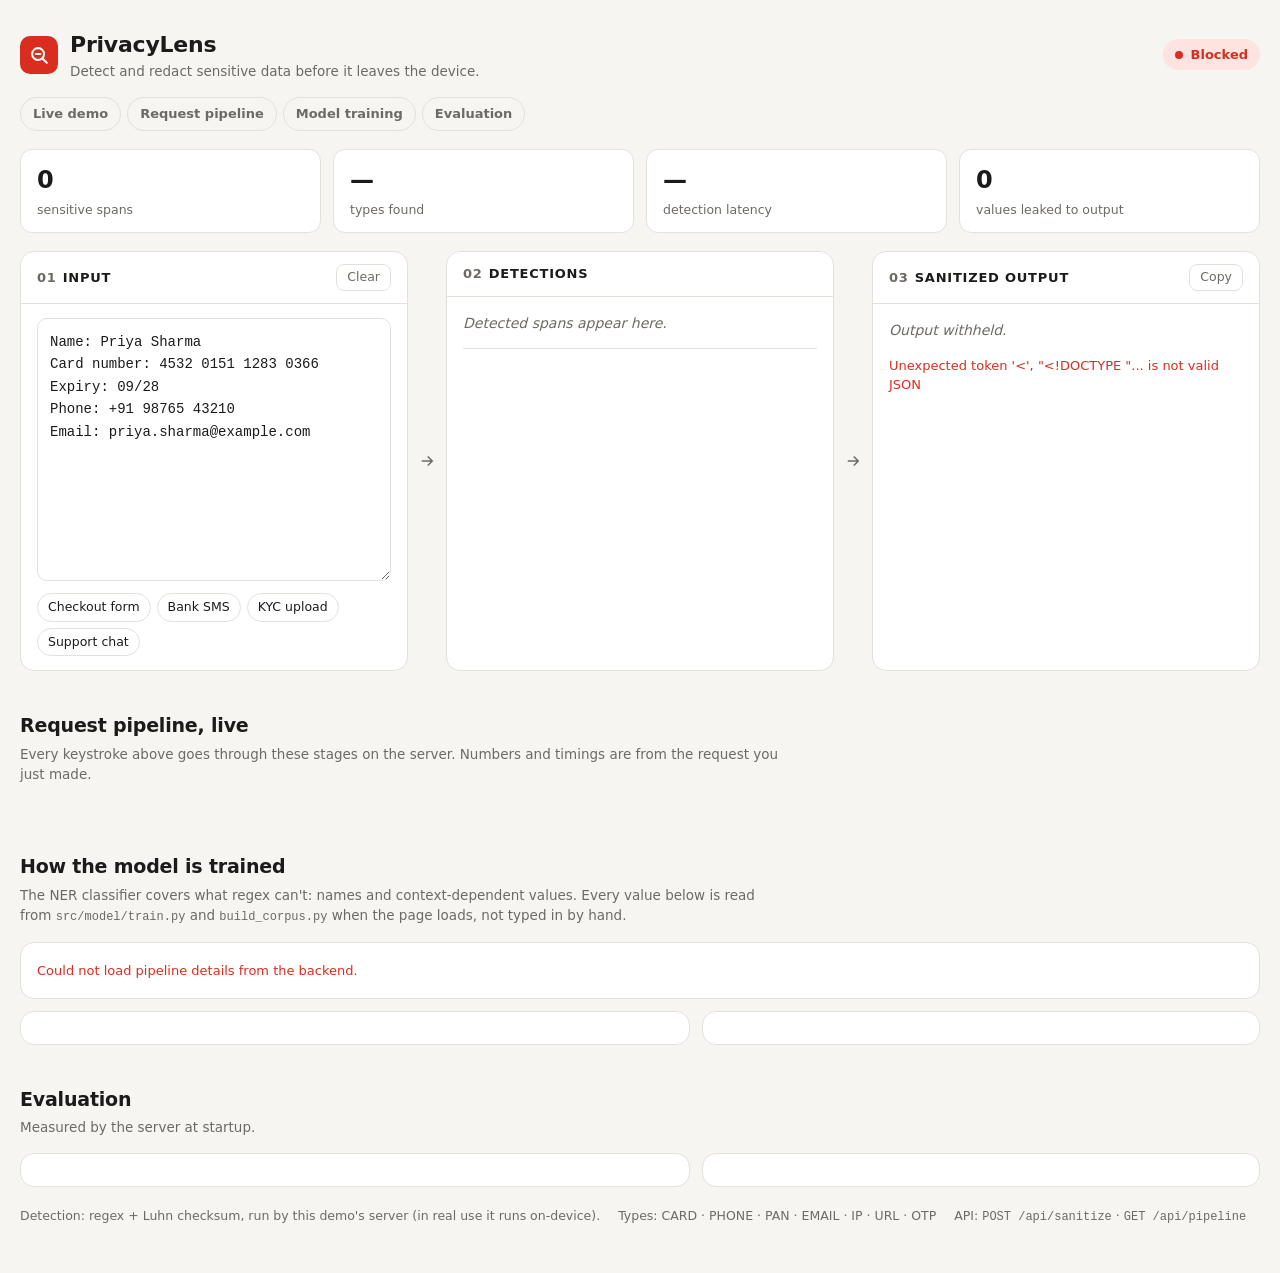
==== demo/index.html @ f83ad11b "feat(demo): show the pipeline behind the demo - Live request trace: per-stage counts and timings (pa" ====
<!doctype html>
<html lang="en">
<head>
<meta charset="utf-8">
<meta name="viewport" content="width=device-width, initial-scale=1">
<title>PrivacyLens</title>
<style>
  :root {
    --bg: #f6f5f2;
    --panel: #ffffff;
    --ink: #1c1b19;
    --muted: #6d6a64;
    --line: #e4e1da;
    --red: #d92d20;
    --red-soft: #fde4e1;
    --red-ink: #8f1d14;
    --ok: #12795b;
    --ok-soft: #dcf3ea;
    --chip: #1c1b19;
    --chip-ink: #ffffff;
    --mono: ui-monospace, "Cascadia Code", "SF Mono", Menlo, Consolas, monospace;
    --sans: system-ui, -apple-system, "Segoe UI", Roboto, sans-serif;
    color-scheme: light;
  }
  @media (prefers-color-scheme: dark) {
    :root {
      --bg: #141413; --panel: #1d1d1b; --ink: #eceae5; --muted: #9b978f; --line: #2f2e2b;
      --red: #ff6b5e; --red-soft: #4a1c18; --red-ink: #ffc9c3;
      --ok: #4fd1a5; --ok-soft: #123a2e; --chip: #eceae5; --chip-ink: #141413;
      color-scheme: dark;
    }
  }
  * { box-sizing: border-box; }
  body { margin: 0; background: var(--bg); color: var(--ink); font: 15px/1.5 var(--sans); }
  .wrap { max-width: 1280px; margin: 0 auto; padding: 28px 20px 48px; }

  header { display: flex; flex-wrap: wrap; align-items: center; justify-content: space-between; gap: 16px; margin-bottom: 22px; }
  .brand { display: flex; align-items: center; gap: 12px; }
  .logo { width: 38px; height: 38px; border-radius: 10px; background: var(--red); display: grid; place-items: center; }
  .logo svg { width: 22px; height: 22px; }
  h1 { margin: 0; font-size: 22px; letter-spacing: -0.01em; }
  .tag { margin: 0; color: var(--muted); font-size: 13.5px; }
  .pill { display: inline-flex; align-items: center; gap: 8px; padding: 6px 12px; border-radius: 999px; font-size: 13px; font-weight: 600; background: var(--ok-soft); color: var(--ok); }
  .pill .dot { width: 8px; height: 8px; border-radius: 50%; background: currentColor; }
  .pill.bad { background: var(--red-soft); color: var(--red); }

  .stats { display: grid; grid-template-columns: repeat(4, minmax(0, 1fr)); gap: 12px; margin-bottom: 18px; }
  .stat { background: var(--panel); border: 1px solid var(--line); border-radius: 12px; padding: 12px 16px; }
  .stat b { display: block; font-size: 24px; font-variant-numeric: tabular-nums; letter-spacing: -0.02em; }
  .stat span { color: var(--muted); font-size: 12.5px; }
  .stat.alert b { color: var(--red); }

  .flow { display: grid; grid-template-columns: 1fr auto 1fr auto 1fr; gap: 10px; align-items: stretch; }
  .arrow { display: grid; place-items: center; color: var(--muted); }
  .panel { background: var(--panel); border: 1px solid var(--line); border-radius: 14px; display: flex; flex-direction: column; min-width: 0; min-height: 420px; }
  .phead { display: flex; align-items: center; justify-content: space-between; gap: 8px; padding: 12px 16px; border-bottom: 1px solid var(--line); }
  .phead h2 { margin: 0; font-size: 13px; text-transform: uppercase; letter-spacing: 0.06em; }
  .phead h2 .n { color: var(--muted); margin-right: 6px; }
  .pbody { padding: 14px 16px; flex: 1; display: flex; flex-direction: column; gap: 12px; min-height: 0; }

  textarea { flex: 1; min-height: 260px; width: 100%; resize: vertical; border: 1px solid var(--line); border-radius: 10px; padding: 12px; background: transparent; color: var(--ink); font: 14px/1.6 var(--mono); }
  textarea:focus { outline: 2px solid var(--red); outline-offset: -1px; border-color: transparent; }
  .samples { display: flex; flex-wrap: wrap; gap: 6px; }
  button { font: inherit; cursor: pointer; }
  .sample { border: 1px solid var(--line); background: transparent; color: var(--ink); border-radius: 999px; padding: 4px 10px; font-size: 12.5px; }
  .sample:hover { border-color: var(--red); color: var(--red); }
  .ghost { border: 1px solid var(--line); background: transparent; color: var(--muted); border-radius: 8px; padding: 3px 10px; font-size: 12.5px; }
  .ghost:hover { color: var(--ink); }

  .text { font: 14px/1.75 var(--mono); white-space: pre-wrap; word-break: break-word; }
  .empty { color: var(--muted); font-style: italic; font-family: var(--sans); }
  mark { background: var(--red-soft); color: var(--red-ink); border-bottom: 2px solid var(--red); border-radius: 3px; padding: 1px 2px; transition: box-shadow .15s; }
  mark sup { font: 700 9px/1 var(--sans); letter-spacing: .05em; color: var(--red); margin-left: 3px; vertical-align: 5px; }
  mark.on { box-shadow: 0 0 0 2px var(--red); }
  .ph { background: var(--chip); color: var(--chip-ink); border-radius: 4px; padding: 1px 6px; font-size: 12.5px; font-weight: 600; }

  .list { list-style: none; margin: 0; padding: 0; border-top: 1px solid var(--line); }
  .list li { display: grid; grid-template-columns: 64px 1fr auto; gap: 10px; align-items: center; padding: 7px 0; border-bottom: 1px solid var(--line); font-size: 13px; cursor: default; }
  .list li:hover { background: var(--red-soft); }
  .lbl { font: 700 11px/1 var(--sans); letter-spacing: .05em; color: var(--red); }
  .val { font-family: var(--mono); overflow: hidden; text-overflow: ellipsis; white-space: nowrap; }
  .conf { color: var(--muted); font-variant-numeric: tabular-nums; }

  .err { color: var(--red); font-size: 13px; }
  footer { margin-top: 20px; color: var(--muted); font-size: 12.5px; display: flex; flex-wrap: wrap; gap: 6px 18px; }
  code { font-family: var(--mono); font-size: 12px; }

  nav.tabs { display: flex; flex-wrap: wrap; gap: 6px; margin: -6px 0 18px; }
  nav.tabs a { color: var(--muted); text-decoration: none; font-size: 13px; font-weight: 600; padding: 6px 12px; border-radius: 999px; border: 1px solid var(--line); }
  nav.tabs a:hover { color: var(--ink); border-color: var(--ink); }

  .section { margin-top: 40px; scroll-margin-top: 16px; }
  .section > h2 { margin: 0 0 4px; font-size: 19px; letter-spacing: -0.01em; }
  .section > p.sub { margin: 0 0 16px; color: var(--muted); font-size: 13.5px; max-width: 760px; }
  .card { background: var(--panel); border: 1px solid var(--line); border-radius: 14px; padding: 16px; min-width: 0; }

  /* live trace */
  .chain { display: grid; grid-template-columns: repeat(auto-fit, minmax(150px, 1fr)); gap: 10px; }
  .node { position: relative; background: var(--panel); border: 1px solid var(--line); border-radius: 12px; padding: 12px 14px; min-width: 0; transition: border-color .3s, box-shadow .3s; }
  .node .k span { color: var(--red); margin-right: 6px; font-family: var(--mono); }
  .node.hot { border-color: var(--red); box-shadow: 0 0 0 3px var(--red-soft); }
  .node.off { border-style: dashed; }
  .node .k { font: 700 10.5px/1 var(--sans); letter-spacing: .07em; text-transform: uppercase; color: var(--muted); }
  .node .v { font-size: 22px; font-weight: 700; margin: 6px 0 2px; font-variant-numeric: tabular-nums; letter-spacing: -0.02em; }
  .node .d { font-size: 12px; color: var(--muted); line-height: 1.4; }
  .node .ms { font: 600 11px/1 var(--mono); color: var(--muted); margin-top: 8px; }
  .dets { display: grid; grid-template-columns: repeat(auto-fill, minmax(150px, 1fr)); gap: 8px; margin-top: 12px; }
  .det { border: 1px solid var(--line); border-radius: 10px; padding: 8px 10px; font-size: 12px; }
  .det b { font-size: 11px; letter-spacing: .05em; }
  .det.hit { border-color: var(--red); background: var(--red-soft); }
  .det.hit b { color: var(--red); }
  .det .m { color: var(--muted); display: block; margin-top: 2px; }

  /* training */
  .steps { display: grid; grid-template-columns: repeat(auto-fit, minmax(190px, 1fr)); gap: 12px; counter-reset: s; }
  .step { position: relative; }
  .step h3 { margin: 0 0 6px; font-size: 14px; }
  .step h3::before { counter-increment: s; content: counter(s, decimal-leading-zero); color: var(--red); font: 700 11px var(--mono); margin-right: 8px; }
  .step p { margin: 0 0 8px; color: var(--muted); font-size: 12.5px; }
  .kv { display: grid; grid-template-columns: auto 1fr; gap: 3px 10px; font-size: 12px; }
  .kv dt { color: var(--muted); }
  .kv dd { margin: 0; font-family: var(--mono); overflow-wrap: anywhere; }
  .chips { display: flex; flex-wrap: wrap; gap: 4px; }
  .chip { font: 600 10.5px/1 var(--mono); padding: 4px 6px; border-radius: 5px; border: 1px solid var(--line); }
  .chip.b { background: var(--red-soft); color: var(--red-ink); border-color: transparent; }
  .iob { display: flex; flex-wrap: wrap; gap: 4px; margin-top: 6px; }
  .tok { display: inline-flex; flex-direction: column; align-items: center; border: 1px solid var(--line); border-radius: 6px; padding: 4px 6px; font: 12px var(--mono); }
  .tok i { font: 700 9.5px var(--sans); font-style: normal; color: var(--muted); margin-top: 2px; }
  .tok.e { border-color: var(--red); background: var(--red-soft); }
  .tok.e i { color: var(--red); }
  .two { display: grid; grid-template-columns: 1.2fr 1fr; gap: 12px; margin-top: 12px; }
  .note { border-left: 3px solid var(--red); padding: 8px 12px; background: var(--red-soft); color: var(--red-ink); border-radius: 0 8px 8px 0; font-size: 12.5px; }
  .note.ok { border-color: var(--ok); background: var(--ok-soft); color: var(--ok); }
  pre.cmd { margin: 8px 0 0; padding: 8px 10px; border-radius: 8px; background: var(--bg); border: 1px solid var(--line); font: 12px var(--mono); overflow-x: auto; }
  svg.chart text { fill: var(--muted); font: 10px var(--sans); }

  /* evaluation */
  table.m { width: 100%; border-collapse: collapse; font-size: 13px; }
  table.m th { text-align: left; font: 700 10.5px var(--sans); letter-spacing: .06em; text-transform: uppercase; color: var(--muted); padding: 6px 8px; border-bottom: 1px solid var(--line); }
  table.m td { padding: 7px 8px; border-bottom: 1px solid var(--line); vertical-align: middle; font-variant-numeric: tabular-nums; }
  table.m tr.total td { font-weight: 700; }
  .bar { display: flex; align-items: center; gap: 8px; }
  .bar span.t { width: 80px; height: 6px; border-radius: 3px; background: var(--line); overflow: hidden; flex: none; }
  .bar span.t i { display: block; height: 100%; background: var(--ink); }
  .bar.low span.t i { background: var(--red); }
  .miss { font: 11.5px var(--mono); color: var(--muted); }
  .tablewrap { overflow-x: auto; }
  .canary td:nth-child(2), .canary td:nth-child(3) { font: 12px var(--mono); }
  .ok-t { color: var(--ok); font-weight: 700; }
  .bad-t { color: var(--red); font-weight: 700; }

  @media (max-width: 980px) {
    .two { grid-template-columns: 1fr; }
    .flow { grid-template-columns: 1fr; }
    .arrow { transform: rotate(90deg); height: 18px; }
    .panel { min-height: 0; }
    .stats { grid-template-columns: repeat(2, minmax(0, 1fr)); }
  }
</style>
</head>
<body>
<div class="wrap">
  <header>
    <div class="brand">
      <div class="logo" aria-hidden="true">
        <svg viewBox="0 0 24 24" fill="none" stroke="#fff" stroke-width="2.2" stroke-linecap="round"><circle cx="11" cy="11" r="6.5"/><path d="M16 16l4.5 4.5"/><path d="M8.5 11h5"/></svg>
      </div>
      <div>
        <h1>PrivacyLens</h1>
        <p class="tag">Detect and redact sensitive data before it leaves the device.</p>
      </div>
    </div>
    <div id="status" class="pill"><span class="dot"></span><span id="statusText">Connecting…</span></div>
  </header>

  <nav class="tabs" aria-label="Sections">
    <a href="#demo">Live demo</a>
    <a href="#trace">Request pipeline</a>
    <a href="#training">Model training</a>
    <a href="#evaluation">Evaluation</a>
  </nav>

  <section class="stats" aria-label="Summary" id="demo">
    <div class="stat"><b id="sCount">0</b><span>sensitive spans</span></div>
    <div class="stat"><b id="sTypes">—</b><span>types found</span></div>
    <div class="stat"><b id="sLatency">—</b><span>detection latency</span></div>
    <div class="stat" id="leakStat"><b id="sLeak">0</b><span>values leaked to output</span></div>
  </section>

  <section class="flow">
    <div class="panel">
      <div class="phead"><h2><span class="n">01</span>Input</h2><button class="ghost" id="clear">Clear</button></div>
      <div class="pbody">
        <textarea id="input" spellcheck="false" placeholder="Paste a form, chat message, or page text…"></textarea>
        <div class="samples" id="samples"></div>
      </div>
    </div>

    <div class="arrow" aria-hidden="true"><svg width="18" height="18" viewBox="0 0 24 24" fill="none" stroke="currentColor" stroke-width="2"><path d="M5 12h14M13 6l6 6-6 6"/></svg></div>

    <div class="panel">
      <div class="phead"><h2><span class="n">02</span>Detections</h2></div>
      <div class="pbody">
        <div class="text" id="highlight"><span class="empty">Detected spans appear here.</span></div>
        <ul class="list" id="list"></ul>
      </div>
    </div>

    <div class="arrow" aria-hidden="true"><svg width="18" height="18" viewBox="0 0 24 24" fill="none" stroke="currentColor" stroke-width="2"><path d="M5 12h14M13 6l6 6-6 6"/></svg></div>

    <div class="panel">
      <div class="phead"><h2><span class="n">03</span>Sanitized output</h2><button class="ghost" id="copy">Copy</button></div>
      <div class="pbody">
        <div class="text" id="output"><span class="empty">Safe-to-share text appears here.</span></div>
        <div class="err" id="err" hidden></div>
      </div>
    </div>
  </section>

  <section class="section" id="trace">
    <h2>Request pipeline, live</h2>
    <p class="sub">Every keystroke above goes through these stages on the server. Numbers and timings are from the request you just made.</p>
    <div class="chain" id="chain"></div>
    <div class="dets" id="dets"></div>
  </section>

  <section class="section" id="training">
    <h2>How the model is trained</h2>
    <p class="sub">The NER classifier covers what regex can't: names and context-dependent values. Every value below is read from <code>src/model/train.py</code> and <code>build_corpus.py</code> when the page loads, not typed in by hand.</p>
    <div class="steps" id="steps"><div class="card"><span class="empty">Loading…</span></div></div>
    <div class="two">
      <div class="card" id="iobCard"></div>
      <div class="card" id="runCard"></div>
    </div>
  </section>

  <section class="section" id="evaluation">
    <h2>Evaluation</h2>
    <p class="sub" id="evalSub">Measured by the server at startup.</p>
    <div class="two">
      <div class="card tablewrap" id="evalCard"></div>
      <div class="card tablewrap" id="canaryCard"></div>
    </div>
  </section>

  <footer>
    <span>Detection: regex + Luhn checksum, run by <span id="where">the local Python backend</span>.</span>
    <span>Types: CARD · PHONE · PAN · EMAIL · IP · URL · OTP</span>
    <span>API: <code>POST /api/sanitize</code> · <code>GET /api/pipeline</code></span>
  </footer>
</div>

<script>
const SAMPLES = {
  "Checkout form": "Name: Priya Sharma\nCard number: 4532 0151 1283 0366\nExpiry: 09/28\nPhone: +91 98765 43210\nEmail: priya.sharma@example.com",
  "Bank SMS": "Your OTP is 482913 for txn of Rs 2,499 at AMAZON. Do not share. If not you, call 1800-123-4567 or visit https://bank.example.com/report",
  "KYC upload": "PAN: ABCDE1234F\nRegistered mobile 9876543210\nLogin from IP 203.0.113.42 at 10:42",
  "Support chat": "hey, my card 4111-1111-1111-1111 got declined. reach me at test@example.com or 9123456789. verification code 0042",
};

const $ = (id) => document.getElementById(id);
const LOCAL = ["localhost", "127.0.0.1", "[::1]"].includes(location.hostname);
const WHERE = LOCAL ? "Local" : "Hosted demo";
$("where").textContent = LOCAL ? "the local Python backend" : "this demo's server (in real use it runs on-device)";
const input = $("input");
let lastText = null, timer = null, seq = 0, latest = null;

const esc = (s) => s.replace(/[&<>"']/g, (c) => ({ "&": "&amp;", "<": "&lt;", ">": "&gt;", '"': "&quot;", "'": "&#39;" }[c]));

for (const [name, text] of Object.entries(SAMPLES)) {
  const b = document.createElement("button");
  b.className = "sample"; b.textContent = name;
  b.onclick = () => { input.value = text; run(true); };
  $("samples").appendChild(b);
}

function setStatus(ok, text) {
  $("status").classList.toggle("bad", !ok);
  $("statusText").textContent = text;
}

function renderHighlight(text, dets) {
  if (!text) return '<span class="empty">Detected spans appear here.</span>';
  let html = "", cur = 0;
  dets.forEach((d, i) => {
    html += esc(text.slice(cur, d.start));
    html += `<mark data-i="${i}">${esc(text.slice(d.start, d.end))}<sup>${d.label}</sup></mark>`;
    cur = d.end;
  });
  return html + esc(text.slice(cur));
}

function renderOutput(s) {
  if (!s) return '<span class="empty">Safe-to-share text appears here.</span>';
  return esc(s).replace(/\[REDACTED:([A-Z]+)\]/g, '<span class="ph">[REDACTED:$1]</span>');
}

function render(res) {
  latest = res;
  const dets = res.detections;
  $("highlight").innerHTML = renderHighlight(res.original, dets);
  $("output").innerHTML = renderOutput(res.sanitized);
  $("list").innerHTML = dets.map((d, i) =>
    `<li data-i="${i}"><span class="lbl">${d.label}</span><span class="val" title="${esc(d.text)}">${esc(d.text)}</span><span class="conf">${Math.round(d.confidence * 100)}%</span></li>`
  ).join("");
  const types = [...new Set(dets.map((d) => d.label))];
  $("sCount").textContent = dets.length;
  $("sTypes").textContent = types.length ? types.join(" · ") : "—";
  $("sTypes").style.fontSize = types.length > 2 ? "15px" : "";
  $("sLatency").textContent = res.original ? `${res.latency_ms.toFixed(1)} ms` : "—";
  $("sLeak").textContent = `${res.leaked} / ${dets.length}`;
  $("leakStat").classList.toggle("alert", res.leaked > 0);
  $("err").hidden = true;
  if (res.trace) renderTrace(res.trace);
  setStatus(res.leaked === 0, res.leaked === 0 ? `${WHERE} · 0 leaks` : `${res.leaked} leaked`);
}

async function run(now) {
  clearTimeout(timer);
  const go = async () => {
    const text = input.value;
    if (text === lastText) return;
    lastText = text;
    const id = ++seq;
    try {
      const r = await fetch("/api/sanitize", {
        method: "POST", headers: { "Content-Type": "application/json" },
        body: JSON.stringify({ text }),
      });
      const body = await r.json();
      if (id !== seq) return;
      if (!r.ok) throw new Error(typeof body.detail === "string" ? body.detail : "Request rejected");
      render(body);
    } catch (e) {
      if (id !== seq) return;
      lastText = null;
      $("output").innerHTML = '<span class="empty">Output withheld.</span>';
      $("err").textContent = e.message || "Backend unreachable";
      $("err").hidden = false;
      setStatus(false, "Blocked");
    }
  };
  now ? go() : (timer = setTimeout(go, 180));
}

input.addEventListener("input", () => run(false));
$("clear").onclick = () => { input.value = ""; run(true); input.focus(); };
$("copy").onclick = async () => {
  if (!latest || !latest.sanitized) return;
  try { await navigator.clipboard.writeText(latest.sanitized); $("copy").textContent = "Copied"; }
  catch { $("copy").textContent = "Copy failed"; }
  setTimeout(() => ($("copy").textContent = "Copy"), 1200);
};

function linkHover(e, on) {
  const el = e.target.closest("[data-i]");
  if (!el) return;
  const m = $("highlight").querySelector(`mark[data-i="${el.dataset.i}"]`);
  if (m) m.classList.toggle("on", on);
}
$("list").addEventListener("mouseover", (e) => linkHover(e, true));
$("list").addEventListener("mouseout", (e) => linkHover(e, false));

// ---- live request trace -------------------------------------------------
const ms = (x) => (x == null ? "" : `${x < 0.1 ? x.toFixed(3) : x.toFixed(2)} ms`);

function renderTrace(t) {
  const det = t.detectors || [];
  const hits = det.reduce((a, d) => a + d.matches, 0);
  const rejected = det.reduce((a, d) => a + d.rejected, 0);
  const patMs = det.reduce((a, d) => a + d.ms, 0);
  const m = t.model || {};
  const modelOn = m.state === "loaded";
  const nodes = [
    { k: "Input", v: `${t.input.chars}`, d: `characters, ${t.input.lines} line${t.input.lines === 1 ? "" : "s"}`, hot: t.input.chars > 0 },
    { k: "Pattern layer", v: hits, d: `${det.length} regex + checksum detectors${rejected ? `, ${rejected} rejected by validation` : ""}`, ms: patMs, hot: hits > 0 },
    { k: "NER model", v: modelOn ? m.matches : "off", d: modelOn ? "fine-tuned BERT token classifier" : "not deployed here, so the pattern layer serves alone", ms: modelOn ? m.ms : null, hot: modelOn && m.matches > 0, off: !modelOn },
    { k: "Merge", v: t.merge.kept, d: `${t.merge.candidates} candidates, ${t.merge.dropped_overlap} overlap${t.merge.dropped_overlap === 1 ? "" : "s"} dropped`, ms: t.merge.ms, hot: t.merge.kept > 0 },
    { k: "Sanitize", v: t.sanitize.replaced, d: "spans replaced with [REDACTED:TYPE]", ms: t.sanitize.ms, hot: t.sanitize.replaced > 0 },
    { k: "Leak check", v: `${t.leak_check.leaked} leaked`, d: `output re-scanned for ${t.leak_check.checked} values; any hit blocks the response`, ms: t.leak_check.ms, hot: false },
  ];
  $("chain").innerHTML = nodes.map((n, i) =>
    `<div class="node${n.hot ? " hot" : ""}${n.off ? " off" : ""}"><div class="k"><span>${i + 1}→</span>${n.k}</div><div class="v">${n.v}</div><div class="d">${esc(n.d)}</div>${n.ms != null ? `<div class="ms">${ms(n.ms)}</div>` : ""}</div>`
  ).join("");
  $("dets").innerHTML = det.map((d, i) =>
    `<div class="det${d.matches ? " hit" : ""}"><b>${i + 1}. ${d.label}</b> · ${d.matches} match${d.matches === 1 ? "" : "es"}${d.rejected ? `, ${d.rejected} rejected` : ""}<span class="m">${esc(d.method)}</span></div>`
  ).join("");
}

// ---- training + evaluation ----------------------------------------------
const pct = (x) => `${(x * 100).toFixed(1)}%`;
const num = (x) => (x == null ? "—" : x);

function kv(rows) {
  return `<dl class="kv">${rows.filter((r) => r[1] != null && r[1] !== "").map(([k, v]) => `<dt>${k}</dt><dd>${v}</dd>`).join("")}</dl>`;
}

function renderSteps(tr) {
  const t = tr.train, c = tr.corpus, a = t.args || {};
  const entityTypes = [...new Set(t.labels.filter((l) => l !== "O").map((l) => l.slice(2)))];
  const steps = [
    ["Synthetic corpus", "Faker fills sentence templates with fake but realistic values, so no real personal data is used for training.",
      kv([["templates", c.templates.length], ["rounds", num(c.rounds)], ["sentences", num(c.planned_sentences)], ["on disk", c.generated_lines == null ? "not generated on this server" : `${c.generated_lines} lines`]]) +
      `<div class="chips" style="margin-top:8px">${c.generators.map((g) => `<span class="chip">${g}</span>`).join("")}</div>`],
    ["IOB2 labelling", "Every character gets a tag: B- marks the start of an entity, I- its continuation, O everything else.",
      `<div class="chips">${t.labels.map((l) => `<span class="chip${l === "O" ? "" : " b"}">${l}</span>`).join("")}</div>`],
    ["Tokenize + align", "Text is split into WordPiece subwords and each subword takes the tag of its first character. Padding and special tokens are masked with -100.",
      kv([["tokenizer", esc(t.base_model || "?")], ["max_length", num(t.max_length)], ["types", entityTypes.length]])],
    ["Fine-tune BERT", "A token-classification head is trained on top of the pre-trained encoder.",
      kv([["base", esc(t.base_model || "?")], ["epochs", num(a.num_train_epochs)], ["learning rate", num(a.learning_rate)], ["batch", num(a.per_device_train_batch_size)], ["split", t.train_split ? `${Math.round(t.train_split * 100)}/${Math.round((1 - t.train_split) * 100)} (seed ${t.seed})` : null], ["eval every", a.eval_steps ? `${a.eval_steps} steps` : null]])],
    ["Evaluate", "compute_metrics reports token accuracy plus entity-level precision, recall and F1 on the held-out split.",
      kv([["metrics", "accuracy, entity P / R / F1"], ["saved to", esc(a.output_dir || "models/pii_classifier")]])],
    ["Serve on-device", "The detection layer loads the model lazily and merges its spans with the pattern layer. Patterns win on overlap, and model spans scoring under 0.6 are ignored.",
      `<div class="note${tr.ner.state === "loaded" ? " ok" : ""}">Model status: <b>${tr.ner.state}</b>${tr.ner.detail ? ` · ${esc(tr.ner.detail)}` : ""}</div>`],
  ];
  $("steps").innerHTML = steps.map(([h, p, body]) => `<div class="card step"><h3>${h}</h3><p>${p}</p>${body}</div>`).join("");
}

const SAMPLE_VALUES = { card: "4532015112830366", phone: "9876543210", otp: "482913", email: "neha@example.com",
  pan: "ABCDE1234F", ip: "203.0.113.42", url: "https://example.com/path/4821", person: "Priya Sharma" };

function renderIob(c) {
  const tpl = c.templates.find((x) => x.includes("{{person}}")) || c.templates[0];
  if (!tpl) { $("iobCard").innerHTML = ""; return; }
  const spans = [];
  let text = "";
  tpl.split(/(\{\{\w+\}\})/).forEach((part) => {
    const m = part.match(/^\{\{(\w+)\}\}$/);
    if (m && SAMPLE_VALUES[m[1]]) { spans.push([text.length, text.length + SAMPLE_VALUES[m[1]].length, m[1].toUpperCase()]); text += SAMPLE_VALUES[m[1]]; }
    else text += part;
  });
  const toks = [...text.matchAll(/[A-Za-z0-9@:\/+_-]+(?:\.[A-Za-z0-9@:\/+_-]+)*|[^\sA-Za-z0-9]/g)];
  const seen = new Set();
  const html = toks.map((m) => {
    const s = m.index, e = s + m[0].length;
    const sp = spans.find(([a, b]) => s < b && a < e);
    let tag = "O";
    if (sp) { tag = (seen.has(sp[0]) ? "I-" : "B-") + sp[2]; seen.add(sp[0]); }
    return `<span class="tok${sp ? " e" : ""}">${esc(m[0])}<i>${tag}</i></span>`;
  }).join("");
  $("iobCard").innerHTML = `<h3 style="margin:0 0 4px;font-size:14px">One training example</h3>
    <p class="miss" style="margin:0 0 8px">Template from build_corpus.py, filled with sample values. Shown at word level; training aligns these tags to BERT subwords.</p>
    <div class="iob">${html}</div>`;
}

function lossChart(run) {
  const tl = run.train_loss, el = run.eval.filter((e) => e.eval_loss != null).map((e) => ({ step: e.step, loss: e.eval_loss }));
  const all = [...tl, ...el];
  if (all.length < 2) return "";
  const W = 420, H = 150, P = 28;
  const maxS = Math.max(...all.map((p) => p.step)), maxL = Math.max(...all.map((p) => p.loss));
  const x = (s) => P + (s / maxS) * (W - P - 8), y = (l) => 8 + (1 - l / maxL) * (H - P - 8);
  const line = (pts, color, dash) => pts.length ? `<polyline fill="none" stroke="${color}" stroke-width="2" ${dash ? 'stroke-dasharray="4 3"' : ""} points="${pts.map((p) => `${x(p.step).toFixed(1)},${y(p.loss).toFixed(1)}`).join(" ")}"/>` : "";
  return `<svg class="chart" viewBox="0 0 ${W} ${H}" width="100%" style="max-width:${W}px;display:block" role="img" aria-label="Training and validation loss">
    <line x1="${P}" y1="${H - P + 8}" x2="${W - 8}" y2="${H - P + 8}" stroke="var(--line)"/>
    ${line(tl, "var(--ink)")}${line(el, "var(--red)", true)}
    <text x="${P}" y="${H - 6}">step 0</text><text x="${W - 8}" y="${H - 6}" text-anchor="end">step ${maxS}</text>
    <text x="${W - 8}" y="12" text-anchor="end">max loss ${maxL.toFixed(2)}</text></svg>
    <div class="miss">— train loss &nbsp; <span style="color:var(--red)">- - validation loss</span></div>`;
}

function renderRun(tr) {
  const run = tr.run;
  if (!run) {
    $("runCard").innerHTML = `<h3 style="margin:0 0 6px;font-size:14px">Training run</h3>
      <div class="note">No trained checkpoint on this server yet, so live detection uses the pattern layer only.</div>
      <p class="miss" style="margin:10px 0 0">To train locally (needs torch + transformers):</p>
      <pre class="cmd">python src/model/corpus/build_corpus.py
python src/download_model.py
python src/model/train.py</pre>
      <p class="miss" style="margin:8px 0 0">Once <code>models/pii_classifier</code> has a run, this card shows its loss curve and entity F1 automatically.</p>`;
    return;
  }
  const f = run.final_eval || {};
  $("runCard").innerHTML = `<h3 style="margin:0 0 6px;font-size:14px">Training run · ${run.global_step} steps, ${Number(run.epochs || 0).toFixed(1)} epochs</h3>
    ${lossChart(run)}
    ${kv([["entity F1", f.eval_entity_f1 != null ? pct(f.eval_entity_f1) : null], ["entity precision", f.eval_entity_precision != null ? pct(f.eval_entity_precision) : null], ["entity recall", f.eval_entity_recall != null ? pct(f.eval_entity_recall) : null], ["token accuracy", f.eval_accuracy != null ? pct(f.eval_accuracy) : null], ["source", esc(run.source)]])}`;
}

function bar(v) {
  return `<span class="bar${v < 0.9 ? " low" : ""}"><span class="t"><i style="width:${(v * 100).toFixed(1)}%"></i></span>${pct(v)}</span>`;
}

function renderEval(ev) {
  $("evalSub").textContent = `Pattern layer measured on ${ev.cases} synthetic test sentences (seed ${ev.seed}): ${ev.cases - ev.negatives.total} with one planted value each, plus ${ev.negatives.total} clean sentences that should trigger nothing. Exact-span match, ${ev.ms_per_case.toFixed(3)} ms per sentence.`;
  const rows = Object.entries(ev.per_label).map(([lab, m]) =>
    `<tr><td><span class="lbl">${lab}</span></td><td>${bar(m.precision)}</td><td>${bar(m.recall)}</td><td>${pct(m.f1)}</td></tr>` +
    (m.misses.length ? `<tr><td></td><td colspan="3" class="miss">missed: ${m.misses.map((s) => `“${esc(s)}”`).join(", ")}</td></tr>` : "")
  ).join("");
  const o = ev.overall, n = ev.negatives;
  $("evalCard").innerHTML = `<h3 style="margin:0 0 8px;font-size:14px">Pattern layer accuracy</h3>
    <table class="m"><thead><tr><th>Type</th><th>Precision</th><th>Recall</th><th>F1</th></tr></thead>
    <tbody>${rows}<tr class="total"><td>All</td><td>${pct(o.precision)}</td><td>${pct(o.recall)}</td><td>${pct(o.f1)}</td></tr></tbody></table>
    <p class="miss" style="margin:10px 0 0">False alarms on clean text: <b>${n.flagged}/${n.total}</b>${n.examples.length ? ` · e.g. ${n.examples.map((e) => `“${esc(e.text)}” → ${e.label}`).join(", ")}` : ""}</p>
    <p class="miss" style="margin:6px 0 0">These misses are context-dependent cases (no keyword before an OTP, a random ID that happens to pass the card checksum). That's the gap the NER model is meant to close.</p>`;
}

function renderCanary(ca) {
  const pass = ca.leaked === 0;
  $("canaryCard").innerHTML = `<h3 style="margin:0 0 8px;font-size:14px">Canary leakage audit · <span class="${pass ? "ok-t" : "bad-t"}">${ca.leaked}/${ca.markers} leaked, ${pass ? "PASS" : "FAIL"}</span></h3>
    <p class="miss" style="margin:0 0 8px">Fake canary values from <code>src/eval/canary.py</code> are planted in sentences and sent through the full sanitize step. Any value that survives counts as a leak.</p>
    <table class="m canary"><thead><tr><th>Type</th><th>Input</th><th>Output</th><th></th></tr></thead><tbody>
    ${ca.rows.map((r) => `<tr><td><span class="lbl">${r.kind}</span></td><td>${esc(r.input)}</td><td>${renderOutput(r.output)}</td><td class="${r.leaked ? "bad-t" : "ok-t"}">${r.leaked ? "leaked" : "safe"}</td></tr>`).join("")}
    </tbody></table>`;
}

fetch("/api/pipeline").then((r) => r.json()).then((p) => {
  renderSteps(p.training); renderIob(p.training.corpus); renderRun(p.training);
  renderEval(p.evaluation); renderCanary(p.canary);
}).catch(() => { $("steps").innerHTML = '<div class="card"><span class="err">Could not load pipeline details from the backend.</span></div>'; });

fetch("/api/health").then((r) => r.ok && setStatus(true, `${WHERE} · 0 leaks`)).catch(() => setStatus(false, "Backend offline"));
input.value = SAMPLES["Checkout form"];
run(true);
</script>
</body>
</html>
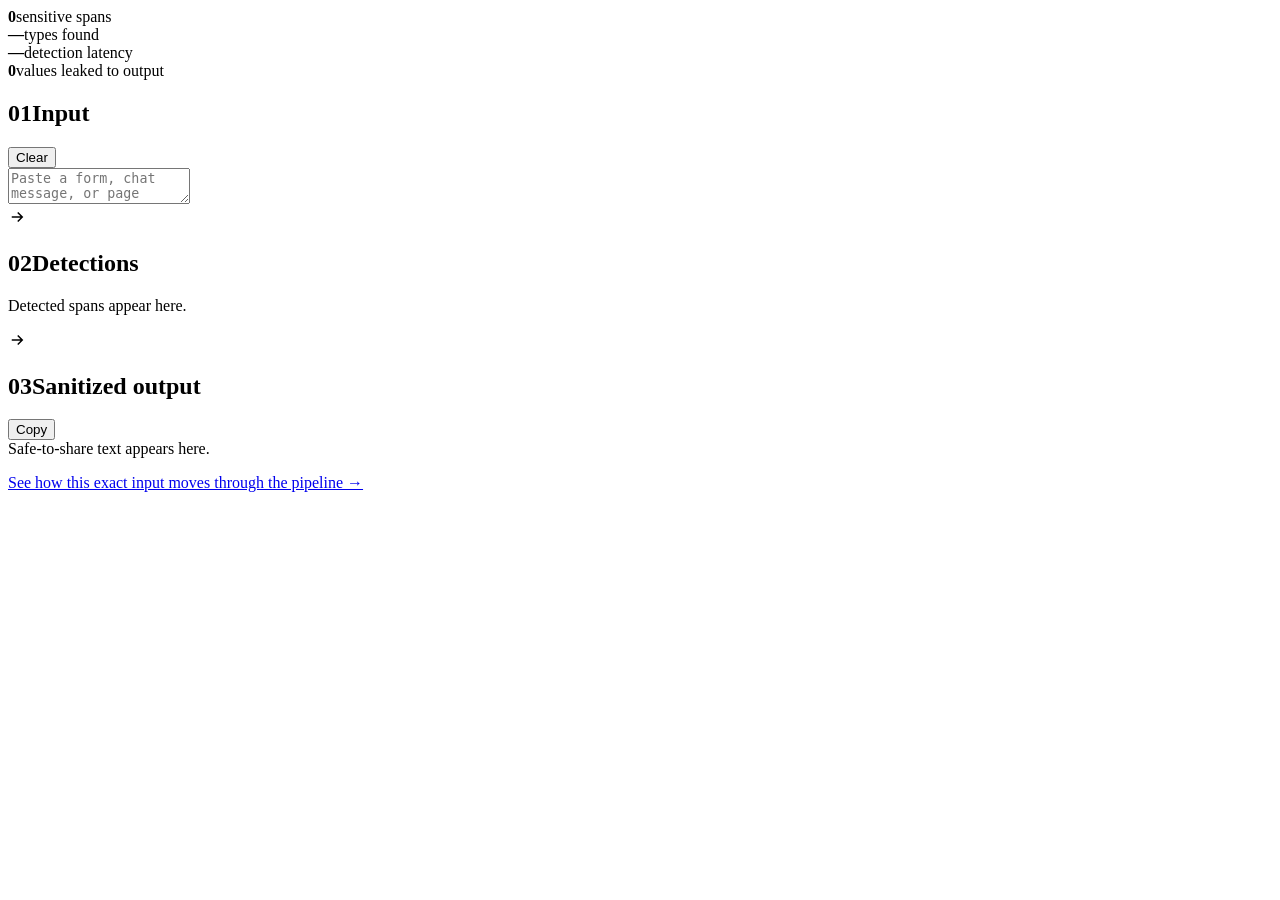
==== commit b7ea8711: "feat(demo): split UI into Live demo, Pipeline, Training and Evaluation pages - Shared header/nav, st" ====
--- a/demo/index.html
+++ b/demo/index.html
@@ -4,183 +4,13 @@
 <meta charset="utf-8">
 <meta name="viewport" content="width=device-width, initial-scale=1">
 <title>PrivacyLens</title>
-<style>
-  :root {
-    --bg: #f6f5f2;
-    --panel: #ffffff;
-    --ink: #1c1b19;
-    --muted: #6d6a64;
-    --line: #e4e1da;
-    --red: #d92d20;
-    --red-soft: #fde4e1;
-    --red-ink: #8f1d14;
-    --ok: #12795b;
-    --ok-soft: #dcf3ea;
-    --chip: #1c1b19;
-    --chip-ink: #ffffff;
-    --mono: ui-monospace, "Cascadia Code", "SF Mono", Menlo, Consolas, monospace;
-    --sans: system-ui, -apple-system, "Segoe UI", Roboto, sans-serif;
-    color-scheme: light;
-  }
-  @media (prefers-color-scheme: dark) {
-    :root {
-      --bg: #141413; --panel: #1d1d1b; --ink: #eceae5; --muted: #9b978f; --line: #2f2e2b;
-      --red: #ff6b5e; --red-soft: #4a1c18; --red-ink: #ffc9c3;
-      --ok: #4fd1a5; --ok-soft: #123a2e; --chip: #eceae5; --chip-ink: #141413;
-      color-scheme: dark;
-    }
-  }
-  * { box-sizing: border-box; }
-  body { margin: 0; background: var(--bg); color: var(--ink); font: 15px/1.5 var(--sans); }
-  .wrap { max-width: 1280px; margin: 0 auto; padding: 28px 20px 48px; }
-
-  header { display: flex; flex-wrap: wrap; align-items: center; justify-content: space-between; gap: 16px; margin-bottom: 22px; }
-  .brand { display: flex; align-items: center; gap: 12px; }
-  .logo { width: 38px; height: 38px; border-radius: 10px; background: var(--red); display: grid; place-items: center; }
-  .logo svg { width: 22px; height: 22px; }
-  h1 { margin: 0; font-size: 22px; letter-spacing: -0.01em; }
-  .tag { margin: 0; color: var(--muted); font-size: 13.5px; }
-  .pill { display: inline-flex; align-items: center; gap: 8px; padding: 6px 12px; border-radius: 999px; font-size: 13px; font-weight: 600; background: var(--ok-soft); color: var(--ok); }
-  .pill .dot { width: 8px; height: 8px; border-radius: 50%; background: currentColor; }
-  .pill.bad { background: var(--red-soft); color: var(--red); }
-
-  .stats { display: grid; grid-template-columns: repeat(4, minmax(0, 1fr)); gap: 12px; margin-bottom: 18px; }
-  .stat { background: var(--panel); border: 1px solid var(--line); border-radius: 12px; padding: 12px 16px; }
-  .stat b { display: block; font-size: 24px; font-variant-numeric: tabular-nums; letter-spacing: -0.02em; }
-  .stat span { color: var(--muted); font-size: 12.5px; }
-  .stat.alert b { color: var(--red); }
-
-  .flow { display: grid; grid-template-columns: 1fr auto 1fr auto 1fr; gap: 10px; align-items: stretch; }
-  .arrow { display: grid; place-items: center; color: var(--muted); }
-  .panel { background: var(--panel); border: 1px solid var(--line); border-radius: 14px; display: flex; flex-direction: column; min-width: 0; min-height: 420px; }
-  .phead { display: flex; align-items: center; justify-content: space-between; gap: 8px; padding: 12px 16px; border-bottom: 1px solid var(--line); }
-  .phead h2 { margin: 0; font-size: 13px; text-transform: uppercase; letter-spacing: 0.06em; }
-  .phead h2 .n { color: var(--muted); margin-right: 6px; }
-  .pbody { padding: 14px 16px; flex: 1; display: flex; flex-direction: column; gap: 12px; min-height: 0; }
-
-  textarea { flex: 1; min-height: 260px; width: 100%; resize: vertical; border: 1px solid var(--line); border-radius: 10px; padding: 12px; background: transparent; color: var(--ink); font: 14px/1.6 var(--mono); }
-  textarea:focus { outline: 2px solid var(--red); outline-offset: -1px; border-color: transparent; }
-  .samples { display: flex; flex-wrap: wrap; gap: 6px; }
-  button { font: inherit; cursor: pointer; }
-  .sample { border: 1px solid var(--line); background: transparent; color: var(--ink); border-radius: 999px; padding: 4px 10px; font-size: 12.5px; }
-  .sample:hover { border-color: var(--red); color: var(--red); }
-  .ghost { border: 1px solid var(--line); background: transparent; color: var(--muted); border-radius: 8px; padding: 3px 10px; font-size: 12.5px; }
-  .ghost:hover { color: var(--ink); }
-
-  .text { font: 14px/1.75 var(--mono); white-space: pre-wrap; word-break: break-word; }
-  .empty { color: var(--muted); font-style: italic; font-family: var(--sans); }
-  mark { background: var(--red-soft); color: var(--red-ink); border-bottom: 2px solid var(--red); border-radius: 3px; padding: 1px 2px; transition: box-shadow .15s; }
-  mark sup { font: 700 9px/1 var(--sans); letter-spacing: .05em; color: var(--red); margin-left: 3px; vertical-align: 5px; }
-  mark.on { box-shadow: 0 0 0 2px var(--red); }
-  .ph { background: var(--chip); color: var(--chip-ink); border-radius: 4px; padding: 1px 6px; font-size: 12.5px; font-weight: 600; }
-
-  .list { list-style: none; margin: 0; padding: 0; border-top: 1px solid var(--line); }
-  .list li { display: grid; grid-template-columns: 64px 1fr auto; gap: 10px; align-items: center; padding: 7px 0; border-bottom: 1px solid var(--line); font-size: 13px; cursor: default; }
-  .list li:hover { background: var(--red-soft); }
-  .lbl { font: 700 11px/1 var(--sans); letter-spacing: .05em; color: var(--red); }
-  .val { font-family: var(--mono); overflow: hidden; text-overflow: ellipsis; white-space: nowrap; }
-  .conf { color: var(--muted); font-variant-numeric: tabular-nums; }
-
-  .err { color: var(--red); font-size: 13px; }
-  footer { margin-top: 20px; color: var(--muted); font-size: 12.5px; display: flex; flex-wrap: wrap; gap: 6px 18px; }
-  code { font-family: var(--mono); font-size: 12px; }
-
-  nav.tabs { display: flex; flex-wrap: wrap; gap: 6px; margin: -6px 0 18px; }
-  nav.tabs a { color: var(--muted); text-decoration: none; font-size: 13px; font-weight: 600; padding: 6px 12px; border-radius: 999px; border: 1px solid var(--line); }
-  nav.tabs a:hover { color: var(--ink); border-color: var(--ink); }
-
-  .section { margin-top: 40px; scroll-margin-top: 16px; }
-  .section > h2 { margin: 0 0 4px; font-size: 19px; letter-spacing: -0.01em; }
-  .section > p.sub { margin: 0 0 16px; color: var(--muted); font-size: 13.5px; max-width: 760px; }
-  .card { background: var(--panel); border: 1px solid var(--line); border-radius: 14px; padding: 16px; min-width: 0; }
-
-  /* live trace */
-  .chain { display: grid; grid-template-columns: repeat(auto-fit, minmax(150px, 1fr)); gap: 10px; }
-  .node { position: relative; background: var(--panel); border: 1px solid var(--line); border-radius: 12px; padding: 12px 14px; min-width: 0; transition: border-color .3s, box-shadow .3s; }
-  .node .k span { color: var(--red); margin-right: 6px; font-family: var(--mono); }
-  .node.hot { border-color: var(--red); box-shadow: 0 0 0 3px var(--red-soft); }
-  .node.off { border-style: dashed; }
-  .node .k { font: 700 10.5px/1 var(--sans); letter-spacing: .07em; text-transform: uppercase; color: var(--muted); }
-  .node .v { font-size: 22px; font-weight: 700; margin: 6px 0 2px; font-variant-numeric: tabular-nums; letter-spacing: -0.02em; }
-  .node .d { font-size: 12px; color: var(--muted); line-height: 1.4; }
-  .node .ms { font: 600 11px/1 var(--mono); color: var(--muted); margin-top: 8px; }
-  .dets { display: grid; grid-template-columns: repeat(auto-fill, minmax(150px, 1fr)); gap: 8px; margin-top: 12px; }
-  .det { border: 1px solid var(--line); border-radius: 10px; padding: 8px 10px; font-size: 12px; }
-  .det b { font-size: 11px; letter-spacing: .05em; }
-  .det.hit { border-color: var(--red); background: var(--red-soft); }
-  .det.hit b { color: var(--red); }
-  .det .m { color: var(--muted); display: block; margin-top: 2px; }
-
-  /* training */
-  .steps { display: grid; grid-template-columns: repeat(auto-fit, minmax(190px, 1fr)); gap: 12px; counter-reset: s; }
-  .step { position: relative; }
-  .step h3 { margin: 0 0 6px; font-size: 14px; }
-  .step h3::before { counter-increment: s; content: counter(s, decimal-leading-zero); color: var(--red); font: 700 11px var(--mono); margin-right: 8px; }
-  .step p { margin: 0 0 8px; color: var(--muted); font-size: 12.5px; }
-  .kv { display: grid; grid-template-columns: auto 1fr; gap: 3px 10px; font-size: 12px; }
-  .kv dt { color: var(--muted); }
-  .kv dd { margin: 0; font-family: var(--mono); overflow-wrap: anywhere; }
-  .chips { display: flex; flex-wrap: wrap; gap: 4px; }
-  .chip { font: 600 10.5px/1 var(--mono); padding: 4px 6px; border-radius: 5px; border: 1px solid var(--line); }
-  .chip.b { background: var(--red-soft); color: var(--red-ink); border-color: transparent; }
-  .iob { display: flex; flex-wrap: wrap; gap: 4px; margin-top: 6px; }
-  .tok { display: inline-flex; flex-direction: column; align-items: center; border: 1px solid var(--line); border-radius: 6px; padding: 4px 6px; font: 12px var(--mono); }
-  .tok i { font: 700 9.5px var(--sans); font-style: normal; color: var(--muted); margin-top: 2px; }
-  .tok.e { border-color: var(--red); background: var(--red-soft); }
-  .tok.e i { color: var(--red); }
-  .two { display: grid; grid-template-columns: 1.2fr 1fr; gap: 12px; margin-top: 12px; }
-  .note { border-left: 3px solid var(--red); padding: 8px 12px; background: var(--red-soft); color: var(--red-ink); border-radius: 0 8px 8px 0; font-size: 12.5px; }
-  .note.ok { border-color: var(--ok); background: var(--ok-soft); color: var(--ok); }
-  pre.cmd { margin: 8px 0 0; padding: 8px 10px; border-radius: 8px; background: var(--bg); border: 1px solid var(--line); font: 12px var(--mono); overflow-x: auto; }
-  svg.chart text { fill: var(--muted); font: 10px var(--sans); }
-
-  /* evaluation */
-  table.m { width: 100%; border-collapse: collapse; font-size: 13px; }
-  table.m th { text-align: left; font: 700 10.5px var(--sans); letter-spacing: .06em; text-transform: uppercase; color: var(--muted); padding: 6px 8px; border-bottom: 1px solid var(--line); }
-  table.m td { padding: 7px 8px; border-bottom: 1px solid var(--line); vertical-align: middle; font-variant-numeric: tabular-nums; }
-  table.m tr.total td { font-weight: 700; }
-  .bar { display: flex; align-items: center; gap: 8px; }
-  .bar span.t { width: 80px; height: 6px; border-radius: 3px; background: var(--line); overflow: hidden; flex: none; }
-  .bar span.t i { display: block; height: 100%; background: var(--ink); }
-  .bar.low span.t i { background: var(--red); }
-  .miss { font: 11.5px var(--mono); color: var(--muted); }
-  .tablewrap { overflow-x: auto; }
-  .canary td:nth-child(2), .canary td:nth-child(3) { font: 12px var(--mono); }
-  .ok-t { color: var(--ok); font-weight: 700; }
-  .bad-t { color: var(--red); font-weight: 700; }
-
-  @media (max-width: 980px) {
-    .two { grid-template-columns: 1fr; }
-    .flow { grid-template-columns: 1fr; }
-    .arrow { transform: rotate(90deg); height: 18px; }
-    .panel { min-height: 0; }
-    .stats { grid-template-columns: repeat(2, minmax(0, 1fr)); }
-  }
-</style>
+<link rel="stylesheet" href="/static/app.css">
 </head>
 <body>
 <div class="wrap">
-  <header>
-    <div class="brand">
-      <div class="logo" aria-hidden="true">
-        <svg viewBox="0 0 24 24" fill="none" stroke="#fff" stroke-width="2.2" stroke-linecap="round"><circle cx="11" cy="11" r="6.5"/><path d="M16 16l4.5 4.5"/><path d="M8.5 11h5"/></svg>
-      </div>
-      <div>
-        <h1>PrivacyLens</h1>
-        <p class="tag">Detect and redact sensitive data before it leaves the device.</p>
-      </div>
-    </div>
-    <div id="status" class="pill"><span class="dot"></span><span id="statusText">Connecting…</span></div>
-  </header>
+  <div id="top"></div>
 
-  <nav class="tabs" aria-label="Sections">
-    <a href="#demo">Live demo</a>
-    <a href="#trace">Request pipeline</a>
-    <a href="#training">Model training</a>
-    <a href="#evaluation">Evaluation</a>
-  </nav>
-
-  <section class="stats" aria-label="Summary" id="demo">
+  <section class="stats" aria-label="Summary">
     <div class="stat"><b id="sCount">0</b><span>sensitive spans</span></div>
     <div class="stat"><b id="sTypes">—</b><span>types found</span></div>
     <div class="stat"><b id="sLatency">—</b><span>detection latency</span></div>
@@ -217,67 +47,16 @@
     </div>
   </section>
 
-  <section class="section" id="trace">
-    <h2>Request pipeline, live</h2>
-    <p class="sub">Every keystroke above goes through these stages on the server. Numbers and timings are from the request you just made.</p>
-    <div class="chain" id="chain"></div>
-    <div class="dets" id="dets"></div>
-  </section>
+  <p style="margin:16px 0 0"><a class="cta" href="/pipeline">See how this exact input moves through the pipeline →</a></p>
 
-  <section class="section" id="training">
-    <h2>How the model is trained</h2>
-    <p class="sub">The NER classifier covers what regex can't: names and context-dependent values. Every value below is read from <code>src/model/train.py</code> and <code>build_corpus.py</code> when the page loads, not typed in by hand.</p>
-    <div class="steps" id="steps"><div class="card"><span class="empty">Loading…</span></div></div>
-    <div class="two">
-      <div class="card" id="iobCard"></div>
-      <div class="card" id="runCard"></div>
-    </div>
-  </section>
-
-  <section class="section" id="evaluation">
-    <h2>Evaluation</h2>
-    <p class="sub" id="evalSub">Measured by the server at startup.</p>
-    <div class="two">
-      <div class="card tablewrap" id="evalCard"></div>
-      <div class="card tablewrap" id="canaryCard"></div>
-    </div>
-  </section>
-
-  <footer>
-    <span>Detection: regex + Luhn checksum, run by <span id="where">the local Python backend</span>.</span>
-    <span>Types: CARD · PHONE · PAN · EMAIL · IP · URL · OTP</span>
-    <span>API: <code>POST /api/sanitize</code> · <code>GET /api/pipeline</code></span>
-  </footer>
+  <div class="next" id="next"></div>
+  <footer id="foot"></footer>
 </div>
 
+<script src="/static/common.js"></script>
 <script>
-const SAMPLES = {
-  "Checkout form": "Name: Priya Sharma\nCard number: 4532 0151 1283 0366\nExpiry: 09/28\nPhone: +91 98765 43210\nEmail: priya.sharma@example.com",
-  "Bank SMS": "Your OTP is 482913 for txn of Rs 2,499 at AMAZON. Do not share. If not you, call 1800-123-4567 or visit https://bank.example.com/report",
-  "KYC upload": "PAN: ABCDE1234F\nRegistered mobile 9876543210\nLogin from IP 203.0.113.42 at 10:42",
-  "Support chat": "hey, my card 4111-1111-1111-1111 got declined. reach me at test@example.com or 9123456789. verification code 0042",
-};
-
-const $ = (id) => document.getElementById(id);
-const LOCAL = ["localhost", "127.0.0.1", "[::1]"].includes(location.hostname);
-const WHERE = LOCAL ? "Local" : "Hosted demo";
-$("where").textContent = LOCAL ? "the local Python backend" : "this demo's server (in real use it runs on-device)";
 const input = $("input");
-let lastText = null, timer = null, seq = 0, latest = null;
-
-const esc = (s) => s.replace(/[&<>"']/g, (c) => ({ "&": "&amp;", "<": "&lt;", ">": "&gt;", '"': "&quot;", "'": "&#39;" }[c]));
-
-for (const [name, text] of Object.entries(SAMPLES)) {
-  const b = document.createElement("button");
-  b.className = "sample"; b.textContent = name;
-  b.onclick = () => { input.value = text; run(true); };
-  $("samples").appendChild(b);
-}
-
-function setStatus(ok, text) {
-  $("status").classList.toggle("bad", !ok);
-  $("statusText").textContent = text;
-}
+let latest = null;
 
 function renderHighlight(text, dets) {
   if (!text) return '<span class="empty">Detected spans appear here.</span>';
@@ -288,11 +67,6 @@
     cur = d.end;
   });
   return html + esc(text.slice(cur));
-}
-
-function renderOutput(s) {
-  if (!s) return '<span class="empty">Safe-to-share text appears here.</span>';
-  return esc(s).replace(/\[REDACTED:([A-Z]+)\]/g, '<span class="ph">[REDACTED:$1]</span>');
 }
 
 function render(res) {
@@ -311,39 +85,18 @@
   $("sLeak").textContent = `${res.leaked} / ${dets.length}`;
   $("leakStat").classList.toggle("alert", res.leaked > 0);
   $("err").hidden = true;
-  if (res.trace) renderTrace(res.trace);
-  setStatus(res.leaked === 0, res.leaked === 0 ? `${WHERE} · 0 leaks` : `${res.leaked} leaked`);
 }
 
-async function run(now) {
-  clearTimeout(timer);
-  const go = async () => {
-    const text = input.value;
-    if (text === lastText) return;
-    lastText = text;
-    const id = ++seq;
-    try {
-      const r = await fetch("/api/sanitize", {
-        method: "POST", headers: { "Content-Type": "application/json" },
-        body: JSON.stringify({ text }),
-      });
-      const body = await r.json();
-      if (id !== seq) return;
-      if (!r.ok) throw new Error(typeof body.detail === "string" ? body.detail : "Request rejected");
-      render(body);
-    } catch (e) {
-      if (id !== seq) return;
-      lastText = null;
-      $("output").innerHTML = '<span class="empty">Output withheld.</span>';
-      $("err").textContent = e.message || "Backend unreachable";
-      $("err").hidden = false;
-      setStatus(false, "Blocked");
-    }
-  };
-  now ? go() : (timer = setTimeout(go, 180));
-}
+const run = liveSanitize(input, {
+  onResult: render,
+  onError: (e) => {
+    $("output").innerHTML = '<span class="empty">Output withheld.</span>';
+    $("err").textContent = e.message || "Backend unreachable";
+    $("err").hidden = false;
+  },
+});
 
-input.addEventListener("input", () => run(false));
+addSamples($("samples"), (text) => { input.value = text; run(true); });
 $("clear").onclick = () => { input.value = ""; run(true); input.focus(); };
 $("copy").onclick = async () => {
   if (!latest || !latest.sanitized) return;
@@ -361,156 +114,7 @@
 $("list").addEventListener("mouseover", (e) => linkHover(e, true));
 $("list").addEventListener("mouseout", (e) => linkHover(e, false));
 
-// ---- live request trace -------------------------------------------------
-const ms = (x) => (x == null ? "" : `${x < 0.1 ? x.toFixed(3) : x.toFixed(2)} ms`);
-
-function renderTrace(t) {
-  const det = t.detectors || [];
-  const hits = det.reduce((a, d) => a + d.matches, 0);
-  const rejected = det.reduce((a, d) => a + d.rejected, 0);
-  const patMs = det.reduce((a, d) => a + d.ms, 0);
-  const m = t.model || {};
-  const modelOn = m.state === "loaded";
-  const nodes = [
-    { k: "Input", v: `${t.input.chars}`, d: `characters, ${t.input.lines} line${t.input.lines === 1 ? "" : "s"}`, hot: t.input.chars > 0 },
-    { k: "Pattern layer", v: hits, d: `${det.length} regex + checksum detectors${rejected ? `, ${rejected} rejected by validation` : ""}`, ms: patMs, hot: hits > 0 },
-    { k: "NER model", v: modelOn ? m.matches : "off", d: modelOn ? "fine-tuned BERT token classifier" : "not deployed here, so the pattern layer serves alone", ms: modelOn ? m.ms : null, hot: modelOn && m.matches > 0, off: !modelOn },
-    { k: "Merge", v: t.merge.kept, d: `${t.merge.candidates} candidates, ${t.merge.dropped_overlap} overlap${t.merge.dropped_overlap === 1 ? "" : "s"} dropped`, ms: t.merge.ms, hot: t.merge.kept > 0 },
-    { k: "Sanitize", v: t.sanitize.replaced, d: "spans replaced with [REDACTED:TYPE]", ms: t.sanitize.ms, hot: t.sanitize.replaced > 0 },
-    { k: "Leak check", v: `${t.leak_check.leaked} leaked`, d: `output re-scanned for ${t.leak_check.checked} values; any hit blocks the response`, ms: t.leak_check.ms, hot: false },
-  ];
-  $("chain").innerHTML = nodes.map((n, i) =>
-    `<div class="node${n.hot ? " hot" : ""}${n.off ? " off" : ""}"><div class="k"><span>${i + 1}→</span>${n.k}</div><div class="v">${n.v}</div><div class="d">${esc(n.d)}</div>${n.ms != null ? `<div class="ms">${ms(n.ms)}</div>` : ""}</div>`
-  ).join("");
-  $("dets").innerHTML = det.map((d, i) =>
-    `<div class="det${d.matches ? " hit" : ""}"><b>${i + 1}. ${d.label}</b> · ${d.matches} match${d.matches === 1 ? "" : "es"}${d.rejected ? `, ${d.rejected} rejected` : ""}<span class="m">${esc(d.method)}</span></div>`
-  ).join("");
-}
-
-// ---- training + evaluation ----------------------------------------------
-const pct = (x) => `${(x * 100).toFixed(1)}%`;
-const num = (x) => (x == null ? "—" : x);
-
-function kv(rows) {
-  return `<dl class="kv">${rows.filter((r) => r[1] != null && r[1] !== "").map(([k, v]) => `<dt>${k}</dt><dd>${v}</dd>`).join("")}</dl>`;
-}
-
-function renderSteps(tr) {
-  const t = tr.train, c = tr.corpus, a = t.args || {};
-  const entityTypes = [...new Set(t.labels.filter((l) => l !== "O").map((l) => l.slice(2)))];
-  const steps = [
-    ["Synthetic corpus", "Faker fills sentence templates with fake but realistic values, so no real personal data is used for training.",
-      kv([["templates", c.templates.length], ["rounds", num(c.rounds)], ["sentences", num(c.planned_sentences)], ["on disk", c.generated_lines == null ? "not generated on this server" : `${c.generated_lines} lines`]]) +
-      `<div class="chips" style="margin-top:8px">${c.generators.map((g) => `<span class="chip">${g}</span>`).join("")}</div>`],
-    ["IOB2 labelling", "Every character gets a tag: B- marks the start of an entity, I- its continuation, O everything else.",
-      `<div class="chips">${t.labels.map((l) => `<span class="chip${l === "O" ? "" : " b"}">${l}</span>`).join("")}</div>`],
-    ["Tokenize + align", "Text is split into WordPiece subwords and each subword takes the tag of its first character. Padding and special tokens are masked with -100.",
-      kv([["tokenizer", esc(t.base_model || "?")], ["max_length", num(t.max_length)], ["types", entityTypes.length]])],
-    ["Fine-tune BERT", "A token-classification head is trained on top of the pre-trained encoder.",
-      kv([["base", esc(t.base_model || "?")], ["epochs", num(a.num_train_epochs)], ["learning rate", num(a.learning_rate)], ["batch", num(a.per_device_train_batch_size)], ["split", t.train_split ? `${Math.round(t.train_split * 100)}/${Math.round((1 - t.train_split) * 100)} (seed ${t.seed})` : null], ["eval every", a.eval_steps ? `${a.eval_steps} steps` : null]])],
-    ["Evaluate", "compute_metrics reports token accuracy plus entity-level precision, recall and F1 on the held-out split.",
-      kv([["metrics", "accuracy, entity P / R / F1"], ["saved to", esc(a.output_dir || "models/pii_classifier")]])],
-    ["Serve on-device", "The detection layer loads the model lazily and merges its spans with the pattern layer. Patterns win on overlap, and model spans scoring under 0.6 are ignored.",
-      `<div class="note${tr.ner.state === "loaded" ? " ok" : ""}">Model status: <b>${tr.ner.state}</b>${tr.ner.detail ? ` · ${esc(tr.ner.detail)}` : ""}</div>`],
-  ];
-  $("steps").innerHTML = steps.map(([h, p, body]) => `<div class="card step"><h3>${h}</h3><p>${p}</p>${body}</div>`).join("");
-}
-
-const SAMPLE_VALUES = { card: "4532015112830366", phone: "9876543210", otp: "482913", email: "neha@example.com",
-  pan: "ABCDE1234F", ip: "203.0.113.42", url: "https://example.com/path/4821", person: "Priya Sharma" };
-
-function renderIob(c) {
-  const tpl = c.templates.find((x) => x.includes("{{person}}")) || c.templates[0];
-  if (!tpl) { $("iobCard").innerHTML = ""; return; }
-  const spans = [];
-  let text = "";
-  tpl.split(/(\{\{\w+\}\})/).forEach((part) => {
-    const m = part.match(/^\{\{(\w+)\}\}$/);
-    if (m && SAMPLE_VALUES[m[1]]) { spans.push([text.length, text.length + SAMPLE_VALUES[m[1]].length, m[1].toUpperCase()]); text += SAMPLE_VALUES[m[1]]; }
-    else text += part;
-  });
-  const toks = [...text.matchAll(/[A-Za-z0-9@:\/+_-]+(?:\.[A-Za-z0-9@:\/+_-]+)*|[^\sA-Za-z0-9]/g)];
-  const seen = new Set();
-  const html = toks.map((m) => {
-    const s = m.index, e = s + m[0].length;
-    const sp = spans.find(([a, b]) => s < b && a < e);
-    let tag = "O";
-    if (sp) { tag = (seen.has(sp[0]) ? "I-" : "B-") + sp[2]; seen.add(sp[0]); }
-    return `<span class="tok${sp ? " e" : ""}">${esc(m[0])}<i>${tag}</i></span>`;
-  }).join("");
-  $("iobCard").innerHTML = `<h3 style="margin:0 0 4px;font-size:14px">One training example</h3>
-    <p class="miss" style="margin:0 0 8px">Template from build_corpus.py, filled with sample values. Shown at word level; training aligns these tags to BERT subwords.</p>
-    <div class="iob">${html}</div>`;
-}
-
-function lossChart(run) {
-  const tl = run.train_loss, el = run.eval.filter((e) => e.eval_loss != null).map((e) => ({ step: e.step, loss: e.eval_loss }));
-  const all = [...tl, ...el];
-  if (all.length < 2) return "";
-  const W = 420, H = 150, P = 28;
-  const maxS = Math.max(...all.map((p) => p.step)), maxL = Math.max(...all.map((p) => p.loss));
-  const x = (s) => P + (s / maxS) * (W - P - 8), y = (l) => 8 + (1 - l / maxL) * (H - P - 8);
-  const line = (pts, color, dash) => pts.length ? `<polyline fill="none" stroke="${color}" stroke-width="2" ${dash ? 'stroke-dasharray="4 3"' : ""} points="${pts.map((p) => `${x(p.step).toFixed(1)},${y(p.loss).toFixed(1)}`).join(" ")}"/>` : "";
-  return `<svg class="chart" viewBox="0 0 ${W} ${H}" width="100%" style="max-width:${W}px;display:block" role="img" aria-label="Training and validation loss">
-    <line x1="${P}" y1="${H - P + 8}" x2="${W - 8}" y2="${H - P + 8}" stroke="var(--line)"/>
-    ${line(tl, "var(--ink)")}${line(el, "var(--red)", true)}
-    <text x="${P}" y="${H - 6}">step 0</text><text x="${W - 8}" y="${H - 6}" text-anchor="end">step ${maxS}</text>
-    <text x="${W - 8}" y="12" text-anchor="end">max loss ${maxL.toFixed(2)}</text></svg>
-    <div class="miss">— train loss &nbsp; <span style="color:var(--red)">- - validation loss</span></div>`;
-}
-
-function renderRun(tr) {
-  const run = tr.run;
-  if (!run) {
-    $("runCard").innerHTML = `<h3 style="margin:0 0 6px;font-size:14px">Training run</h3>
-      <div class="note">No trained checkpoint on this server yet, so live detection uses the pattern layer only.</div>
-      <p class="miss" style="margin:10px 0 0">To train locally (needs torch + transformers):</p>
-      <pre class="cmd">python src/model/corpus/build_corpus.py
-python src/download_model.py
-python src/model/train.py</pre>
-      <p class="miss" style="margin:8px 0 0">Once <code>models/pii_classifier</code> has a run, this card shows its loss curve and entity F1 automatically.</p>`;
-    return;
-  }
-  const f = run.final_eval || {};
-  $("runCard").innerHTML = `<h3 style="margin:0 0 6px;font-size:14px">Training run · ${run.global_step} steps, ${Number(run.epochs || 0).toFixed(1)} epochs</h3>
-    ${lossChart(run)}
-    ${kv([["entity F1", f.eval_entity_f1 != null ? pct(f.eval_entity_f1) : null], ["entity precision", f.eval_entity_precision != null ? pct(f.eval_entity_precision) : null], ["entity recall", f.eval_entity_recall != null ? pct(f.eval_entity_recall) : null], ["token accuracy", f.eval_accuracy != null ? pct(f.eval_accuracy) : null], ["source", esc(run.source)]])}`;
-}
-
-function bar(v) {
-  return `<span class="bar${v < 0.9 ? " low" : ""}"><span class="t"><i style="width:${(v * 100).toFixed(1)}%"></i></span>${pct(v)}</span>`;
-}
-
-function renderEval(ev) {
-  $("evalSub").textContent = `Pattern layer measured on ${ev.cases} synthetic test sentences (seed ${ev.seed}): ${ev.cases - ev.negatives.total} with one planted value each, plus ${ev.negatives.total} clean sentences that should trigger nothing. Exact-span match, ${ev.ms_per_case.toFixed(3)} ms per sentence.`;
-  const rows = Object.entries(ev.per_label).map(([lab, m]) =>
-    `<tr><td><span class="lbl">${lab}</span></td><td>${bar(m.precision)}</td><td>${bar(m.recall)}</td><td>${pct(m.f1)}</td></tr>` +
-    (m.misses.length ? `<tr><td></td><td colspan="3" class="miss">missed: ${m.misses.map((s) => `“${esc(s)}”`).join(", ")}</td></tr>` : "")
-  ).join("");
-  const o = ev.overall, n = ev.negatives;
-  $("evalCard").innerHTML = `<h3 style="margin:0 0 8px;font-size:14px">Pattern layer accuracy</h3>
-    <table class="m"><thead><tr><th>Type</th><th>Precision</th><th>Recall</th><th>F1</th></tr></thead>
-    <tbody>${rows}<tr class="total"><td>All</td><td>${pct(o.precision)}</td><td>${pct(o.recall)}</td><td>${pct(o.f1)}</td></tr></tbody></table>
-    <p class="miss" style="margin:10px 0 0">False alarms on clean text: <b>${n.flagged}/${n.total}</b>${n.examples.length ? ` · e.g. ${n.examples.map((e) => `“${esc(e.text)}” → ${e.label}`).join(", ")}` : ""}</p>
-    <p class="miss" style="margin:6px 0 0">These misses are context-dependent cases (no keyword before an OTP, a random ID that happens to pass the card checksum). That's the gap the NER model is meant to close.</p>`;
-}
-
-function renderCanary(ca) {
-  const pass = ca.leaked === 0;
-  $("canaryCard").innerHTML = `<h3 style="margin:0 0 8px;font-size:14px">Canary leakage audit · <span class="${pass ? "ok-t" : "bad-t"}">${ca.leaked}/${ca.markers} leaked, ${pass ? "PASS" : "FAIL"}</span></h3>
-    <p class="miss" style="margin:0 0 8px">Fake canary values from <code>src/eval/canary.py</code> are planted in sentences and sent through the full sanitize step. Any value that survives counts as a leak.</p>
-    <table class="m canary"><thead><tr><th>Type</th><th>Input</th><th>Output</th><th></th></tr></thead><tbody>
-    ${ca.rows.map((r) => `<tr><td><span class="lbl">${r.kind}</span></td><td>${esc(r.input)}</td><td>${renderOutput(r.output)}</td><td class="${r.leaked ? "bad-t" : "ok-t"}">${r.leaked ? "leaked" : "safe"}</td></tr>`).join("")}
-    </tbody></table>`;
-}
-
-fetch("/api/pipeline").then((r) => r.json()).then((p) => {
-  renderSteps(p.training); renderIob(p.training.corpus); renderRun(p.training);
-  renderEval(p.evaluation); renderCanary(p.canary);
-}).catch(() => { $("steps").innerHTML = '<div class="card"><span class="err">Could not load pipeline details from the backend.</span></div>'; });
-
-fetch("/api/health").then((r) => r.ok && setStatus(true, `${WHERE} · 0 leaks`)).catch(() => setStatus(false, "Backend offline"));
-input.value = SAMPLES["Checkout form"];
+input.value = lastInput.get() ?? SAMPLES["Checkout form"];
 run(true);
 </script>
 </body>
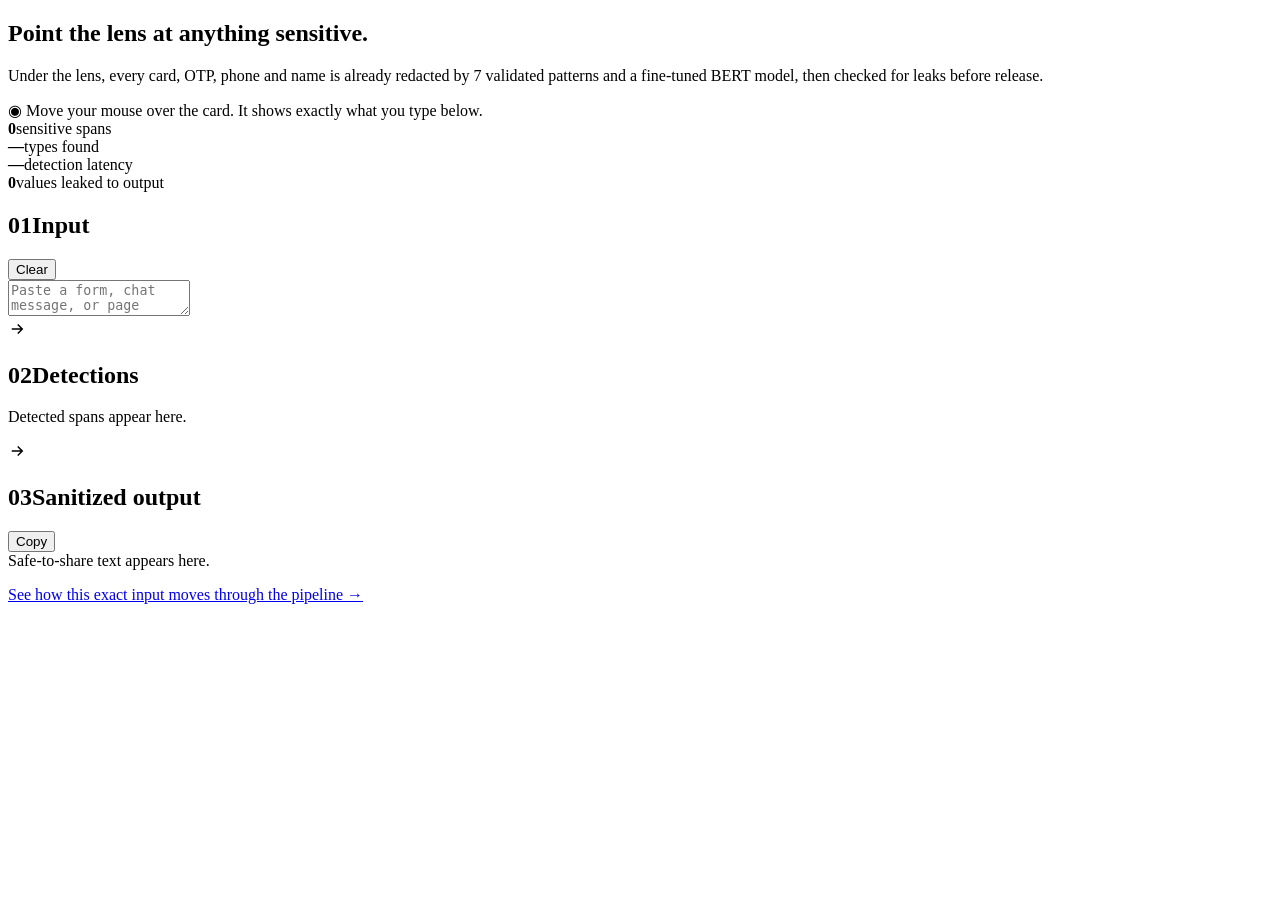
==== commit bffba603: "feat(demo): Spotlight lens redesign across all pages - Navy/orange theme with glow backgrounds, dot " ====
--- a/demo/index.html
+++ b/demo/index.html
@@ -9,6 +9,15 @@
 <body>
 <div class="wrap">
   <div id="top"></div>
+
+  <section class="hero">
+    <div>
+      <h2>Point the <b>lens</b> at anything sensitive.</h2>
+      <p class="lead">Under the lens, every card, OTP, phone and name is already redacted by 7 validated patterns and a fine-tuned BERT model, then checked for leaks before release.</p>
+      <span class="hint">◉ Move your mouse over the card. It shows exactly what you type below.</span>
+    </div>
+    <div class="stage" id="stage" role="img" aria-label="Your input, with sensitive values revealed as redacted under a moving lens"></div>
+  </section>
 
   <section class="stats" aria-label="Summary">
     <div class="stat"><b id="sCount">0</b><span>sensitive spans</span></div>
@@ -56,6 +65,7 @@
 <script src="/static/common.js"></script>
 <script>
 const input = $("input");
+const lensView = lens($("stage"));
 let latest = null;
 
 function renderHighlight(text, dets) {
@@ -73,6 +83,7 @@
   latest = res;
   const dets = res.detections;
   $("highlight").innerHTML = renderHighlight(res.original, dets);
+  lensView.show(res.original, dets);
   $("output").innerHTML = renderOutput(res.sanitized);
   $("list").innerHTML = dets.map((d, i) =>
     `<li data-i="${i}"><span class="lbl">${d.label}</span><span class="val" title="${esc(d.text)}">${esc(d.text)}</span><span class="conf">${Math.round(d.confidence * 100)}%</span></li>`
@@ -114,7 +125,7 @@
 $("list").addEventListener("mouseover", (e) => linkHover(e, true));
 $("list").addEventListener("mouseout", (e) => linkHover(e, false));
 
-input.value = lastInput.get() ?? SAMPLES["Checkout form"];
+input.value = lastInput.get() || SAMPLES["Checkout form"];
 run(true);
 </script>
 </body>
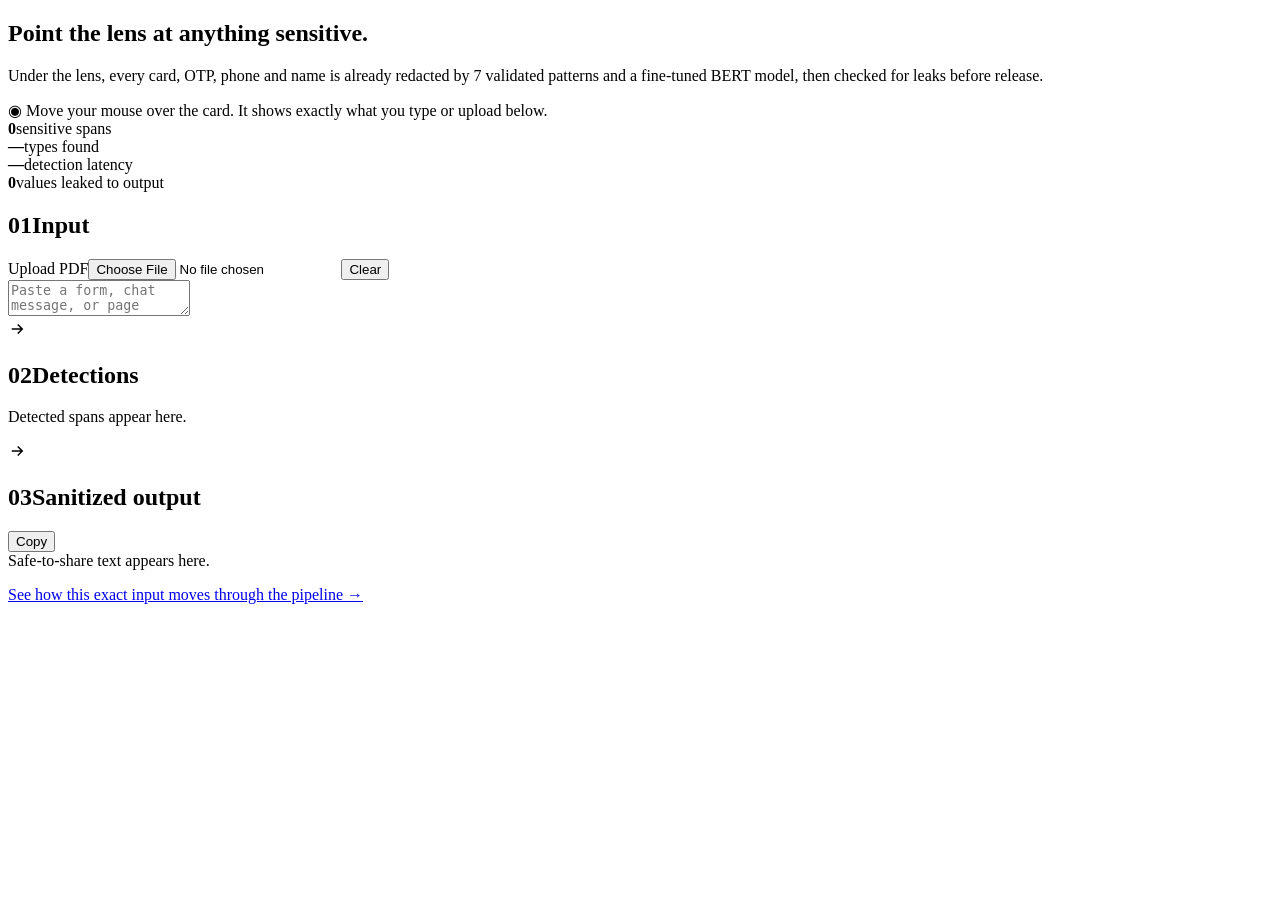
==== commit e78d1f18: "feat: PDF redaction with the lens + private RAG over sanitized documents - sanitize(): long text is " ====
--- a/demo/index.html
+++ b/demo/index.html
@@ -1,5 +1,5 @@
 <!doctype html>
-<html lang="en">
+<html lang="en" data-theme="5">
 <head>
 <meta charset="utf-8">
 <meta name="viewport" content="width=device-width, initial-scale=1">
@@ -13,8 +13,8 @@
   <section class="hero">
     <div>
       <h2>Point the <b>lens</b> at anything sensitive.</h2>
-      <p class="lead">Under the lens, every card, OTP, phone and name is already redacted by 7 validated patterns and a fine-tuned BERT model, then checked for leaks before release.</p>
-      <span class="hint">◉ Move your mouse over the card. It shows exactly what you type below.</span>
+      <p class="lead" id="lead">Under the lens, every card, OTP, phone and name is already redacted by 7 validated patterns and a fine-tuned BERT model, then checked for leaks before release.</p>
+      <span class="hint">◉ Move your mouse over the card. It shows exactly what you type or upload below.</span>
     </div>
     <div class="stage" id="stage" role="img" aria-label="Your input, with sensitive values revealed as redacted under a moving lens"></div>
   </section>
@@ -28,10 +28,18 @@
 
   <section class="flow">
     <div class="panel">
-      <div class="phead"><h2><span class="n">01</span>Input</h2><button class="ghost" id="clear">Clear</button></div>
+      <div class="phead"><h2><span class="n">01</span>Input</h2>
+        <div class="acts"><label class="filebtn">Upload PDF<input type="file" id="pdf" accept="application/pdf,.pdf"></label><button class="ghost" id="clear">Clear</button></div></div>
       <div class="pbody">
+        <div class="docbar" id="docbar" hidden>
+          <div><b id="docName"></b><div class="meta" id="docMeta"></div></div>
+          <div class="pager"><button class="ghost" id="prev" aria-label="Previous page">‹</button><span id="pageNo"></span><button class="ghost" id="next2" aria-label="Next page">›</button></div>
+          <button class="ghost" id="backMsg">Back to message</button>
+        </div>
+        <div class="busy" id="busy" hidden></div>
         <textarea id="input" spellcheck="false" placeholder="Paste a form, chat message, or page text…"></textarea>
         <div class="samples" id="samples"></div>
+        <div class="samples" id="pdfSamples"></div>
       </div>
     </div>
 
@@ -79,9 +87,18 @@
   return html + esc(text.slice(cur));
 }
 
+// The hero copy follows what the server is actually running.
+const LEAD = {
+  loaded: "Under the lens, every card, OTP, phone and name is already redacted by 7 validated patterns and a fine-tuned BERT model, then checked for leaks before release.",
+  loading: "Under the lens, cards, OTPs, phones, emails, PAN, IPs and URLs are redacted by 7 validated patterns. The BERT model for names is still loading and joins in a few seconds.",
+  off: "Under the lens, cards, OTPs, phones, emails, PAN, IPs and URLs are redacted by 7 validated patterns, then checked for leaks before release. The BERT model that also catches names isn't running on this server; run the demo locally to see it.",
+};
+
 function render(res) {
   latest = res;
   const dets = res.detections;
+  const state = res.trace && res.trace.model ? res.trace.model.state : "off";
+  $("lead").textContent = LEAD[state] || LEAD.off;
   $("highlight").innerHTML = renderHighlight(res.original, dets);
   lensView.show(res.original, dets);
   $("output").innerHTML = renderOutput(res.sanitized);
@@ -107,8 +124,62 @@
   },
 });
 
-addSamples($("samples"), (text) => { input.value = text; run(true); });
-$("clear").onclick = () => { input.value = ""; run(true); input.focus(); };
+// ---- PDF mode: same lens, highlights and output, one page at a time -------
+let doc = null, page = 0;
+
+function showPage(i) {
+  page = Math.max(0, Math.min(doc.pages.length - 1, i));
+  const p = doc.pages[page];
+  input.value = p.original;
+  $("pageNo").textContent = `page ${page + 1} / ${doc.pages.length}`;
+  $("prev").disabled = page === 0;
+  $("next2").disabled = page === doc.pages.length - 1;
+  render(p);
+}
+
+function enterDoc(d) {
+  doc = d;
+  input.readOnly = true;
+  $("docbar").hidden = false;
+  $("docName").textContent = d.name;
+  const types = Object.keys(d.by_label).join(", ") || "none";
+  $("docMeta").innerHTML = `${d.detections} sensitive values on ${d.page_count} page${d.page_count === 1 ? "" : "s"} (${esc(types)}) · ${d.leaked} leaked` +
+    (d.indexed ? ` · <a href="/ask">indexed for Ask documents →</a>` : "") + (d.truncated ? " · first 30 pages only" : "");
+  setStatus(d.leaked === 0, d.leaked === 0 ? `${WHERE} · 0 leaks` : `${d.leaked} leaked`);
+  showPage(0);
+}
+
+function leaveDoc() {
+  doc = null;
+  input.readOnly = false;
+  $("docbar").hidden = true;
+  input.value = lastInput.get() || SAMPLES["Checkout form"];
+  run(true);
+}
+
+async function onPdf(blob, name) {
+  $("busy").hidden = false;
+  $("busy").textContent = `Reading ${name} and sanitizing every page…`;
+  $("err").hidden = true;
+  try {
+    const d = await uploadPdf(blob, name);
+    try { sessionStorage.setItem("pl:doc", JSON.stringify(d)); } catch {}
+    enterDoc(d);
+  } catch (e) {
+    $("err").textContent = e.message;
+    $("err").hidden = false;
+  } finally {
+    $("busy").hidden = true;
+  }
+}
+
+pdfPickers($("pdf"), $("pdfSamples"), onPdf);
+$("prev").onclick = () => showPage(page - 1);
+$("next2").onclick = () => showPage(page + 1);
+$("backMsg").onclick = leaveDoc;
+
+addSamples($("samples"), (text) => { if (doc) leaveDoc(); input.value = text; run(true); });
+$("clear").onclick = () => { if (doc) leaveDoc(); input.value = ""; run(true); input.focus(); };
 $("copy").onclick = async () => {
   if (!latest || !latest.sanitized) return;
   try { await navigator.clipboard.writeText(latest.sanitized); $("copy").textContent = "Copied"; }
@@ -125,8 +196,13 @@
 $("list").addEventListener("mouseover", (e) => linkHover(e, true));
 $("list").addEventListener("mouseout", (e) => linkHover(e, false));
 
-input.value = lastInput.get() || SAMPLES["Checkout form"];
-run(true);
+// /?doc=last opens the PDF last uploaded in this browser tab (e.g. from Ask documents).
+let saved = null;
+if (new URLSearchParams(location.search).get("doc") === "last") {
+  try { saved = JSON.parse(sessionStorage.getItem("pl:doc") || "null"); } catch {}
+}
+if (saved && saved.pages) enterDoc(saved);
+else { input.value = lastInput.get() || SAMPLES["Checkout form"]; run(true); }
 </script>
 </body>
 </html>
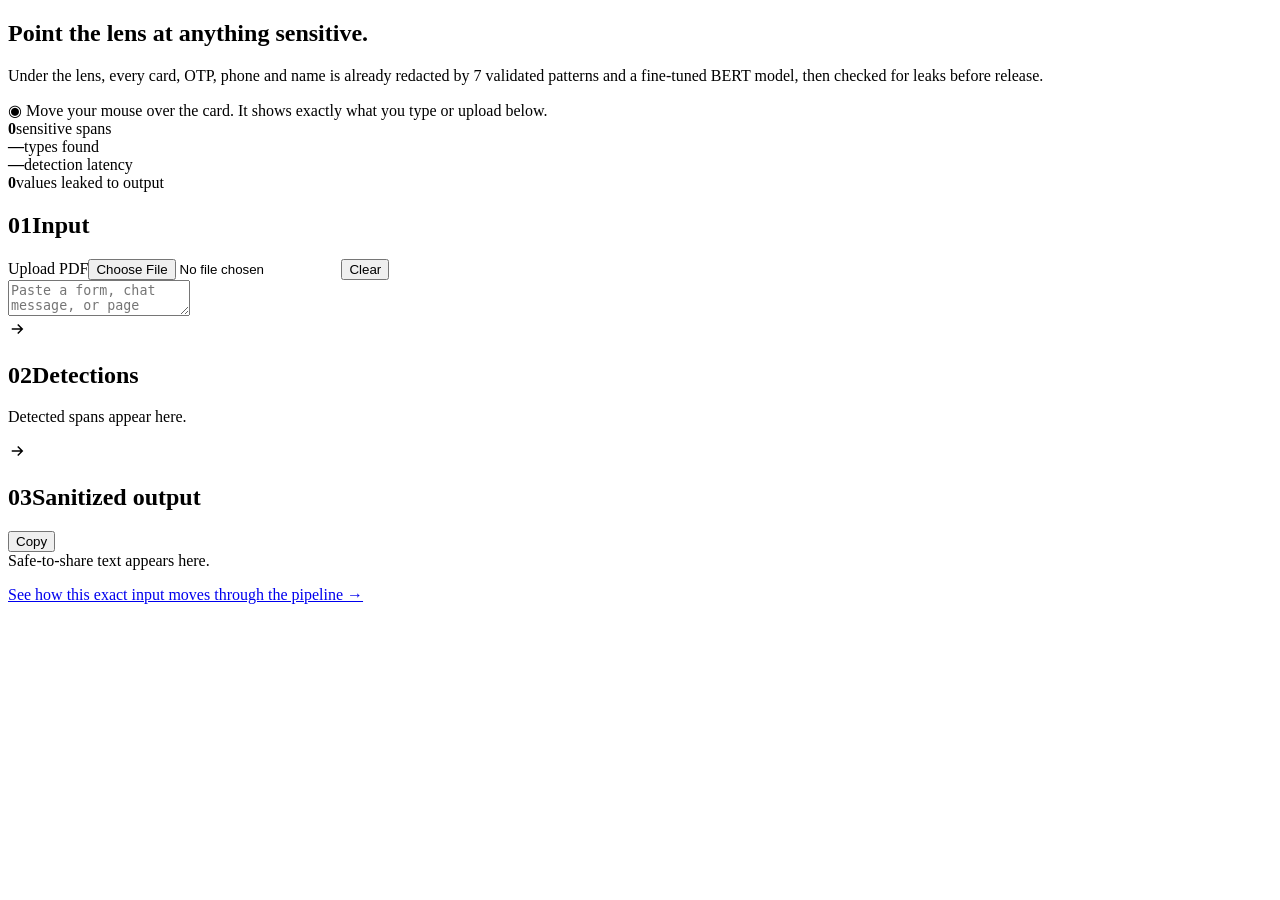
==== commit afad9e48: "fix(demo): lens card scrolls for long text and PDF pages The lens now lives in content coordinates i" ====
--- a/demo/index.html
+++ b/demo/index.html
@@ -135,6 +135,7 @@
   $("prev").disabled = page === 0;
   $("next2").disabled = page === doc.pages.length - 1;
   render(p);
+  lensView.reset();
 }
 
 function enterDoc(d) {
@@ -154,6 +155,7 @@
   input.readOnly = false;
   $("docbar").hidden = true;
   input.value = lastInput.get() || SAMPLES["Checkout form"];
+  lensView.reset();
   run(true);
 }
 
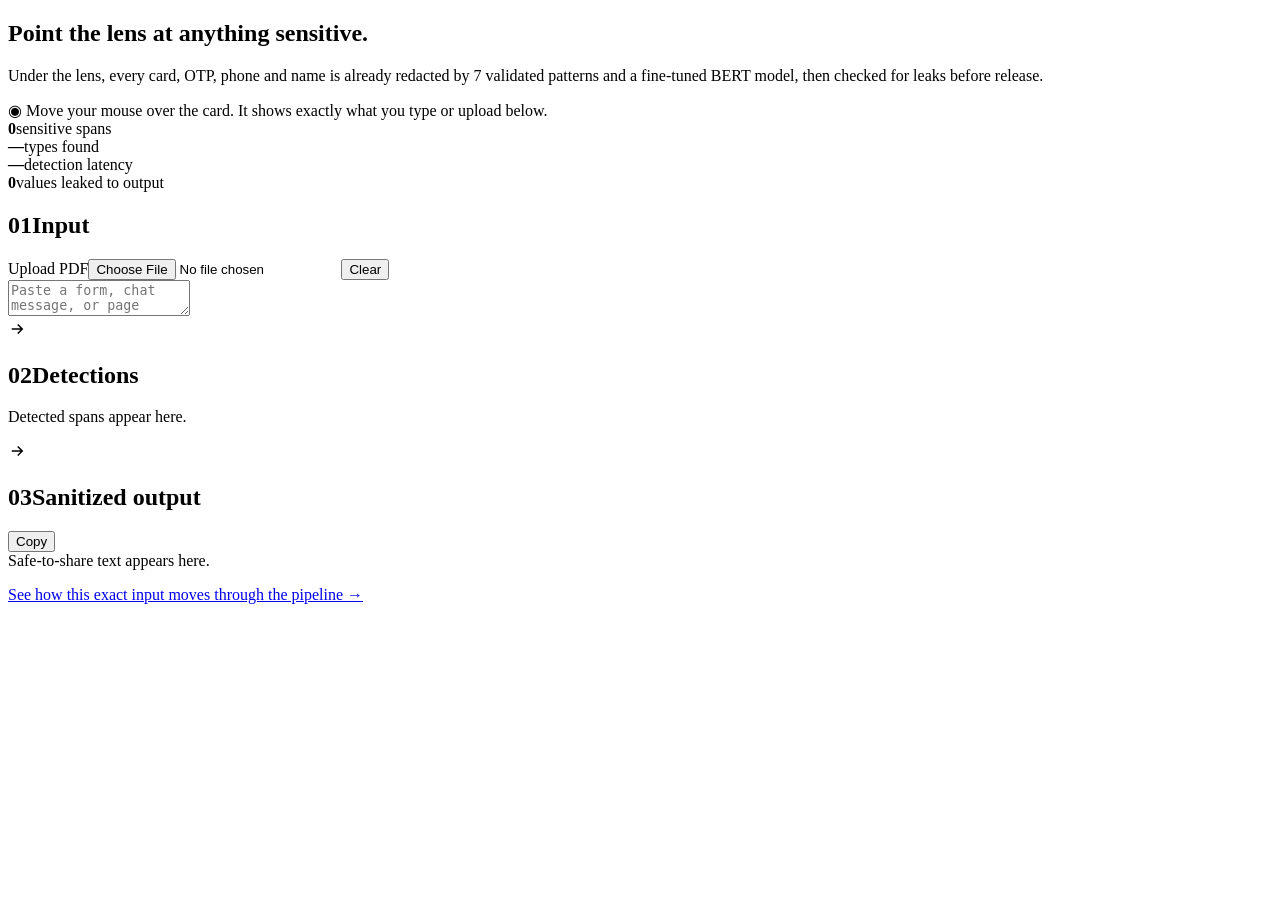
==== commit 12d36b35: "fix(rag): private knowledge base per visitor Each browser sends a random X-PL-Session id; the server" ====
--- a/demo/index.html
+++ b/demo/index.html
@@ -145,7 +145,7 @@
   $("docName").textContent = d.name;
   const types = Object.keys(d.by_label).join(", ") || "none";
   $("docMeta").innerHTML = `${d.detections} sensitive values on ${d.page_count} page${d.page_count === 1 ? "" : "s"} (${esc(types)}) · ${d.leaked} leaked` +
-    (d.indexed ? ` · <a href="/ask">indexed for Ask documents →</a>` : "") + (d.truncated ? " · first 30 pages only" : "");
+    (d.indexed ? ` · <a href="/ask">indexed for Ask documents →</a>` : d.index_error ? ` · ${esc(d.index_error)}` : "") + (d.truncated ? " · first 30 pages only" : "");
   setStatus(d.leaked === 0, d.leaked === 0 ? `${WHERE} · 0 leaks` : `${d.leaked} leaked`);
   showPage(0);
 }
